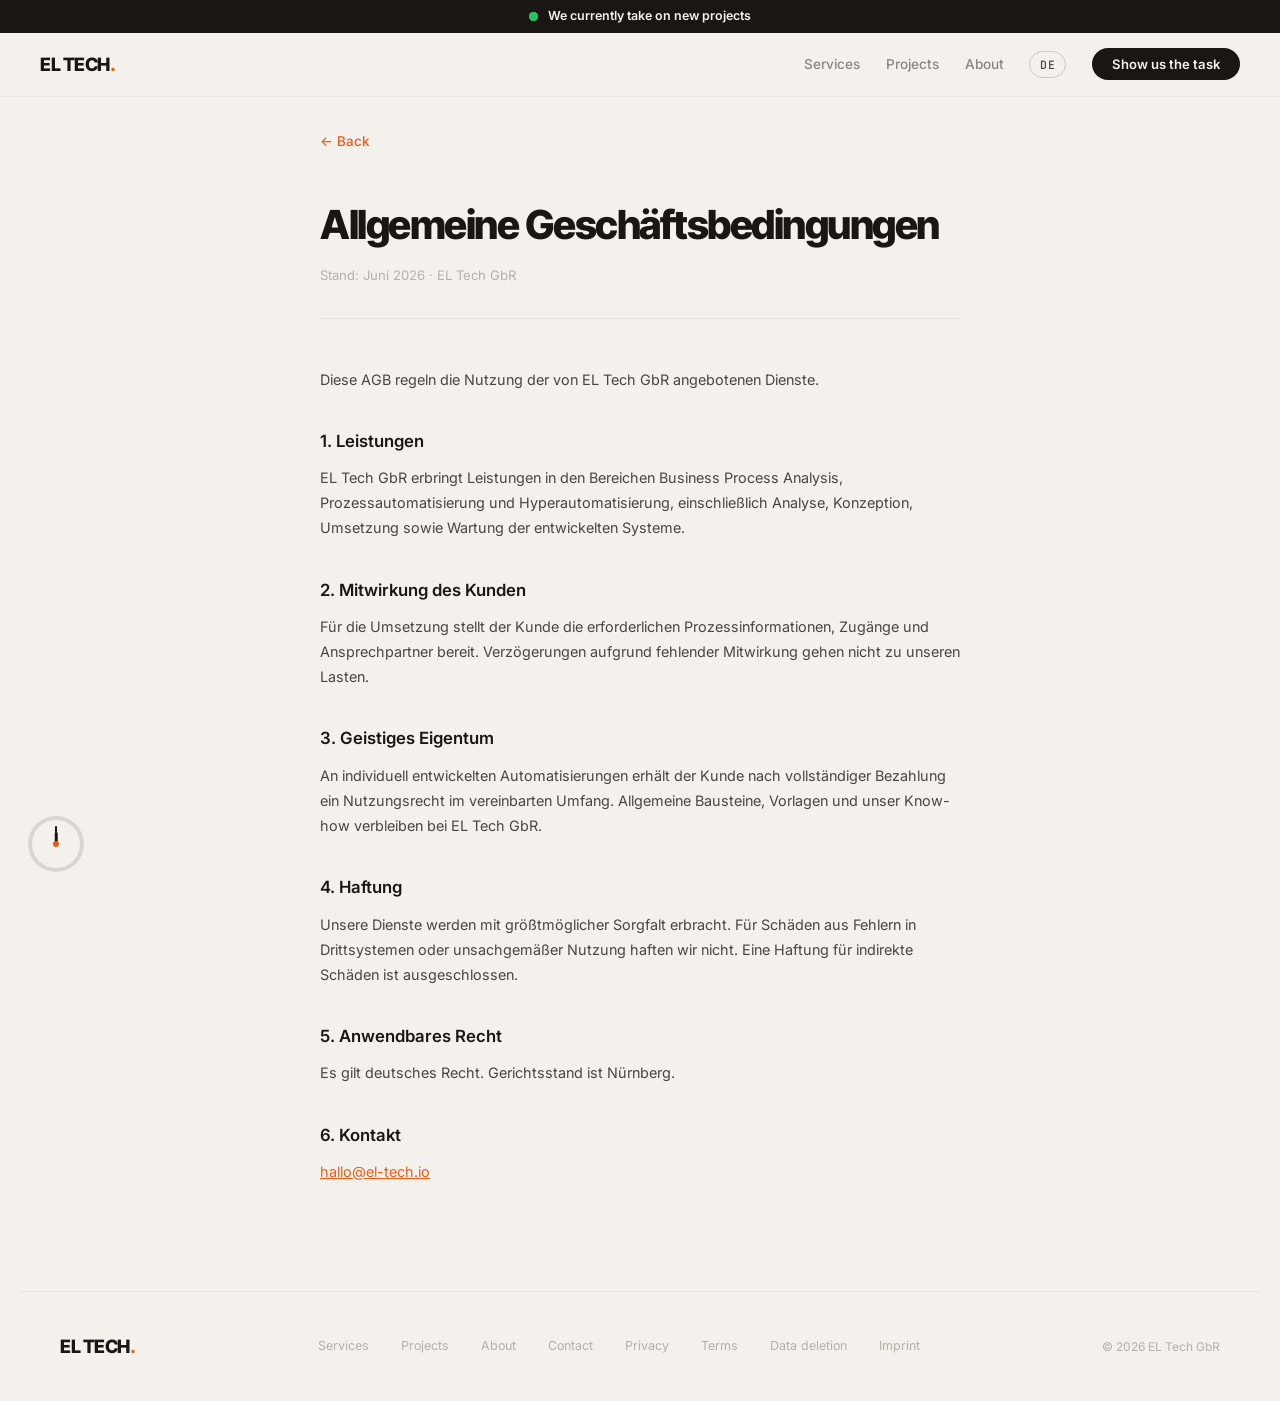
==== agb.html @ 9a101485 "Initial commit: EL Tech multipage website Co-Authored-By: Claude Opus 4.8 <noreply@anthropic.com>" ====
<!DOCTYPE html>
<html lang="de">
<head>
<meta charset="UTF-8">
<meta name="viewport" content="width=device-width, initial-scale=1.0">
<title>AGB · EL Tech</title>
<meta name="description" content="Allgemeine Geschäftsbedingungen der EL Tech GbR.">
<meta name="robots" content="index, follow, max-image-preview:large, max-snippet:-1">
<link rel="canonical" href="https://el-tech.io/agb.html">
<meta name="theme-color" content="#f4f1ec">
<link rel="icon" href="data:image/svg+xml,%3Csvg%20xmlns='http://www.w3.org/2000/svg'%20viewBox='0%200%2032%2032'%3E%3Crect%20width='32'%20height='32'%20rx='7'%20fill='%231a1614'/%3E%3Ctext%20x='13'%20y='21'%20font-family='Arial,sans-serif'%20font-size='13'%20font-weight='700'%20fill='%23f4f1ec'%20text-anchor='middle'%3EEL%3C/text%3E%3Ccircle%20cx='25'%20cy='22'%20r='2.4'%20fill='%23e85d15'/%3E%3C/svg%3E">
<meta property="og:type" content="website">
<meta property="og:site_name" content="EL Tech">
<meta property="og:locale" content="de_DE">
<meta property="og:url" content="https://el-tech.io/agb.html">
<meta property="og:title" content="AGB · EL Tech">
<meta property="og:description" content="AGB der EL Tech GbR.">
<meta property="og:image" content="https://el-tech.io/og.png">
<meta name="twitter:card" content="summary_large_image">
<meta name="twitter:title" content="AGB · EL Tech">
<meta name="twitter:description" content="AGB der EL Tech GbR.">
<meta name="twitter:image" content="https://el-tech.io/og.png">
<link rel="preconnect" href="https://fonts.googleapis.com"><link rel="preconnect" href="https://fonts.gstatic.com" crossorigin>
<link href="https://fonts.googleapis.com/css2?family=Inter:wght@400;500;600;700&family=Inter+Tight:wght@500;600;700;800;900&family=JetBrains+Mono:wght@400;500&display=swap" rel="stylesheet">
<link rel="stylesheet" href="styles.css">
</head>
<body data-title-de="AGB · EL Tech" data-title-en="Terms · EL Tech">

<div class="mini-clock" id="miniClock" aria-hidden="true"><div class="mc-ring" id="mcRing"></div><div class="mc-hand mc-hour" id="mcHour"></div><div class="mc-hand mc-min" id="mcMin"></div><div class="mc-center"></div></div>

<div class="site-header">
<div class="announce"><div class="slot" id="slotNav"><span class="slot-mark"></span><span class="slot-text"></span></div></div>
<nav id="nav">
  <a href="index.html" class="logo">EL TECH<span>.</span></a>
  <ul class="nav-links" id="navLinks">
    <li><a data-i18n="nav.services" href="leistungen.html">Leistungen</a></li>
    <li><a data-i18n="nav.work" href="projekte.html">Projekte</a></li>
    <li><a data-i18n="nav.about" href="ueber-uns.html">Über uns</a></li>
    <li><button id="langToggle" class="lang-toggle" onclick="toggleLang()" aria-label="Switch language">EN</button></li>
    <li><a data-i18n="nav.cta" href="kontakt.html" class="nav-cta">Aufgabe zeigen</a></li>
  </ul>
  <button class="hamburger" onclick="toggleMenu()" aria-label="Menü"><span></span><span></span><span></span></button>
</nav>
</div>

<div class="legal-page active">
  <a href="index.html" class="back-link" data-i18n="legal.back">← Zurück</a>
  <h1>Allgemeine Geschäftsbedingungen</h1>
  <div class="legal-meta">Stand: Juni 2026 · EL Tech GbR</div>
  <p>Diese AGB regeln die Nutzung der von EL Tech GbR angebotenen Dienste.</p>
  <h2>1. Leistungen</h2>
  <p>EL Tech GbR erbringt Leistungen in den Bereichen Business Process Analysis, Prozessautomatisierung und Hyperautomatisierung, einschließlich Analyse, Konzeption, Umsetzung sowie Wartung der entwickelten Systeme.</p>
  <h2>2. Mitwirkung des Kunden</h2>
  <p>Für die Umsetzung stellt der Kunde die erforderlichen Prozessinformationen, Zugänge und Ansprechpartner bereit. Verzögerungen aufgrund fehlender Mitwirkung gehen nicht zu unseren Lasten.</p>
  <h2>3. Geistiges Eigentum</h2>
  <p>An individuell entwickelten Automatisierungen erhält der Kunde nach vollständiger Bezahlung ein Nutzungsrecht im vereinbarten Umfang. Allgemeine Bausteine, Vorlagen und unser Know-how verbleiben bei EL Tech GbR.</p>
  <h2>4. Haftung</h2>
  <p>Unsere Dienste werden mit größtmöglicher Sorgfalt erbracht. Für Schäden aus Fehlern in Drittsystemen oder unsachgemäßer Nutzung haften wir nicht. Eine Haftung für indirekte Schäden ist ausgeschlossen.</p>
  <h2>5. Anwendbares Recht</h2>
  <p>Es gilt deutsches Recht. Gerichtsstand ist Nürnberg.</p>
  <h2>6. Kontakt</h2>
  <p><a href="mailto:hallo@el-tech.io">hallo@el-tech.io</a></p>
</div>

<footer>
  <a href="index.html" class="logo">EL TECH<span>.</span></a>
  <div class="footer-links">
    <a href="leistungen.html" data-i18n="nav.services">Leistungen</a>
    <a href="projekte.html" data-i18n="nav.work">Projekte</a>
    <a href="ueber-uns.html" data-i18n="nav.about">Über uns</a>
    <a href="kontakt.html" data-i18n="footer.contact">Kontakt</a>
    <a href="datenschutz.html" data-i18n="footer.privacy">Datenschutz</a>
    <a href="agb.html" data-i18n="footer.terms">AGB</a>
    <a href="datenloeschung.html" data-i18n="footer.deletion">Datenlöschung</a>
    <a href="impressum.html" data-i18n="footer.imprint">Impressum</a>
  </div>
  <div class="footer-copy">© 2026 EL Tech GbR</div>
</footer>
<script src="app.js"></script>
</body>
</html>
---- styles.css ----
:root {
  --bg: #f4f1ec;
  --surface: #fff;
  --ink: #1a1614;
  --ink-soft: #4a4540;
  --ink-muted: #8a8580;
  --ink-faint: #b5b0aa;
  --accent: #e85d15;
  --accent-soft: rgba(232,93,21,0.06);
  --avail: #22c55e;
  --display: 'Inter Tight', sans-serif;
  --body: 'Inter', sans-serif;
  --mono: 'JetBrains Mono', ui-monospace, monospace;
  --r: 12px;
  --rl: 20px;
}

* { margin: 0; padding: 0; box-sizing: border-box; }
html { scroll-behavior: smooth; }
body {
  font-family: var(--body);
  background: var(--bg);
  color: var(--ink);
  line-height: 1.6;
  -webkit-font-smoothing: antialiased;
  overflow-x: hidden;
}
::selection { background: var(--accent); color: #fff; }
:focus-visible { outline: 2px solid var(--accent); outline-offset: 3px; border-radius: 6px; }
.inp:focus-visible, .cform textarea:focus-visible, .task-input:focus-visible { outline: none; }

/* ─── MINI CLOCK (whole-page time indicator) ─── */
.mini-clock { position: fixed; left: 28px; bottom: 28px; width: 56px; height: 56px; z-index: 60; border-radius: 50%; }
.mc-ring { position: absolute; inset: 0; border-radius: 50%; background: conic-gradient(var(--accent) calc(var(--p,0) * 1%), rgba(26,22,20,0.12) 0); transition: background 0.1s linear; }
.mc-ring::after { content: ''; position: absolute; inset: 4px; border-radius: 50%; background: var(--bg); transition: background 0.4s; }
.mini-clock.on-dark .mc-ring { background: conic-gradient(var(--accent) calc(var(--p,0) * 1%), rgba(244,241,236,0.18) 0); }
.mini-clock.on-dark .mc-ring::after { background: var(--ink); }
.mc-hand { position: absolute; left: 50%; bottom: 50%; transform-origin: 50% 100%; background: var(--ink); border-radius: 3px; z-index: 1; transition: background 0.4s; }
.mc-min { width: 2px; height: 33%; }
.mc-hour { width: 2.5px; height: 21%; }
.mini-clock.on-dark .mc-hand { background: var(--bg); }
.mc-center { position: absolute; left: 50%; top: 50%; width: 6px; height: 6px; margin: -3px 0 0 -3px; border-radius: 50%; background: var(--accent); z-index: 2; }
@media (max-width: 640px) { .mini-clock { display: none; } }

/* ─── HEADER ─── */
.site-header { position: fixed; top: 0; left: 0; right: 0; z-index: 100; }
.announce { background: var(--ink); color: var(--bg); display: flex; align-items: center; justify-content: center; padding: 0.4rem 1.5rem; text-align: center; }
.announce .slot-text { color: var(--bg); font-size: 0.78rem; font-weight: 600; }
.announce .slot.closed .slot-text { color: rgba(244,241,236,0.6); }
.announce .slot.closed .slot-mark { background: rgba(244,241,236,0.45); }
nav {
  position: relative; z-index: 1; display: flex; justify-content: space-between; align-items: center;
  padding: 1.05rem 2.5rem; background: rgba(244,241,236,0.96);
  border-bottom: 1px solid rgba(26,22,20,0.05); transition: background 0.4s, border-color 0.4s, color 0.4s;
}
nav.inv { background: rgba(26,22,20,0.7); border-bottom-color: rgba(244,241,236,0.08); }
nav.inv .logo, nav.inv .nav-links a { color: var(--bg); }
nav.inv .lang-toggle { border-color: rgba(244,241,236,0.25); color: var(--bg); }
.logo { font-family: var(--display); font-size: 1.15rem; font-weight: 800; color: var(--ink); text-decoration: none; letter-spacing: -0.5px; }
.logo span { color: var(--accent); }
.nav-links { display: flex; align-items: center; gap: 1.6rem; list-style: none; }
.nav-links a { color: var(--ink-muted); text-decoration: none; font-size: 0.85rem; font-weight: 500; transition: color 0.2s; }
.nav-links a:hover { color: var(--accent); }
.lang-toggle { background: transparent; border: 1px solid rgba(26,22,20,0.18); color: var(--ink-soft); font-family: var(--mono); font-size: 0.72rem; font-weight: 500; letter-spacing: 1px; padding: 0.32rem 0.6rem; border-radius: 100px; cursor: pointer; transition: border-color 0.2s, color 0.2s; }
.lang-toggle:hover { border-color: var(--accent); color: var(--accent); }
.nav-cta { background: var(--ink) !important; color: var(--bg) !important; padding: 0.5rem 1.25rem !important; border-radius: 100px !important; font-weight: 600 !important; font-size: 0.82rem !important; transition: background 0.25s, color 0.25s !important; }
nav.inv .nav-cta { background: var(--accent) !important; color: #fff !important; }
.nav-cta:hover { background: var(--accent) !important; color: #fff !important; }
.hamburger { display: none; flex-direction: column; gap: 5px; cursor: pointer; background: none; border: none; padding: 4px; }
.hamburger span { width: 22px; height: 2px; background: var(--ink); border-radius: 2px; transition: 0.3s; }
nav.inv .hamburger span { background: var(--bg); }

/* ─── SLOT ─── */
.slot { display: inline-flex; align-items: center; gap: 0.6rem; }
.slot-mark { position: relative; width: 9px; height: 9px; flex-shrink: 0; border-radius: 50%; background: var(--avail); }
.slot-mark::after { content: ''; position: absolute; inset: 0; border-radius: 50%; background: var(--avail); animation: ping 2.4s cubic-bezier(0,0,0.2,1) infinite; }
.slot-text { font-size: 0.84rem; font-weight: 600; color: var(--ink); }
.slot.closed .slot-mark { background: var(--ink-faint); }
.slot.closed .slot-mark::after { display: none; }
.slot.closed .slot-text { color: var(--ink-muted); font-weight: 500; }
@keyframes ping { 70%, 100% { transform: scale(2.6); opacity: 0; } }

.u-accent { color: var(--accent); }

/* label */
.label { font-family: var(--mono); font-size: 0.72rem; font-weight: 500; letter-spacing: 3px; text-transform: uppercase; color: var(--accent); }

/* ─── BUTTONS ─── */
.btn { display: inline-flex; align-items: center; gap: 0.6rem; padding: 1rem 2.1rem; border-radius: 100px; font-family: var(--body); font-size: 0.92rem; font-weight: 600; text-decoration: none; cursor: pointer; border: none; position: relative; overflow: hidden; transition: color 0.3s; }
.btn::before { content: ''; position: absolute; inset: 0; transform: translateX(-101%); transition: transform 0.4s cubic-bezier(0.4,0,0.2,1); border-radius: 100px; }
.btn:hover::before { transform: translateX(0); }
.btn > * { position: relative; z-index: 1; }
.btn-dark { background: var(--ink); color: var(--bg); }
.btn-dark::before { background: var(--accent); }
.btn-dark:hover { color: #fff; }

/* ─── HERO ─── */
.hero { position: relative; min-height: 100svh; display: flex; flex-direction: column; justify-content: center; padding: 8rem 2.5rem 5rem; max-width: 1240px; margin: 0 auto; width: 100%; overflow: hidden; }
.hero-content { position: relative; z-index: 1; max-width: 1100px; will-change: transform; }
.hero-h1 { font-family: var(--display); font-size: clamp(4.2rem, 13vw, 11.5rem); font-weight: 800; line-height: 0.86; letter-spacing: -5px; color: var(--ink); margin-bottom: 2rem; opacity: 0; animation: fadeUp 0.9s ease forwards 0.15s; }
.hero-h1 .ln { display: block; }
.hero-h1 .ln2 { display: inline-block; position: relative; }
.o-wrap { position: relative; display: inline-block; }
.o-letter { display: inline-block; vertical-align: baseline; opacity: 0; }
.clock-o { position: absolute; left: 0; top: 0; border: 2px solid var(--accent); border-radius: 50%; box-sizing: border-box; pointer-events: none; z-index: 4; opacity: 0; }
.clock-o.live { opacity: 1; animation: clockIn 0.9s ease forwards 0.15s; }
@keyframes clockIn { from { opacity: 0; } to { opacity: 1; } }
.clock-o.dot { background: var(--accent); }
.clock-o.dot i { opacity: 0; }
.clock-o i { position: absolute; background: var(--accent); display: block; }
.clock-o .oc-min { left: 50%; bottom: 50%; width: 1.6px; height: 33%; transform-origin: 50% 100%; transform: translateX(-50%) rotate(56deg); border-radius: 2px; }
.clock-o .oc-hour { left: 50%; bottom: 50%; width: 2px; height: 23%; transform-origin: 50% 100%; transform: translateX(-50%) rotate(-44deg); border-radius: 2px; }
.clock-o .oc-dot { left: 50%; top: 50%; width: 16%; height: 16%; transform: translate(-50%, -50%); border-radius: 50%; }
.hero-h1 .ul { position: absolute; left: 0; bottom: -0.08em; height: 0.06em; width: 100%; background: var(--accent); transform: scaleX(0); transform-origin: left; border-radius: 4px; }
.hero-h1 .ul.drawn { transform: scaleX(1); transition: transform 0.9s cubic-bezier(.3,0,.2,1); }
.hero-sub { font-size: clamp(1.1rem, 1.9vw, 1.45rem); color: var(--ink-soft); font-weight: 400; letter-spacing: -0.3px; margin-bottom: 2.8rem; max-width: 34ch; opacity: 0; animation: fadeUp 0.9s ease forwards 0.95s; }
.hero-cta-wrap { display: inline-block; opacity: 0; animation: fadeUp 0.9s ease forwards 1.1s; }
.hero-cta-wrap .btn { transition: color 0.3s; will-change: transform; }

/* ─── TASK / SYSTEM FLOW ─── */
.task-screen { position: relative; min-height: 100svh; display: flex; flex-direction: column; justify-content: center; align-items: center; text-align: center; padding: 8rem 2rem; max-width: 1100px; margin: 0 auto; }
.task-lead { display: inline-block; position: relative; z-index: 1; margin-bottom: 1.4rem; font-family: var(--body); font-size: clamp(1.05rem, 2.4vw, 1.5rem); font-weight: 500; color: var(--ink-muted); letter-spacing: -0.2px; }
.task-q { position: relative; z-index: 1; font-family: var(--display); font-size: clamp(2rem, 5vw, 3.7rem); font-weight: 800; line-height: 1.04; letter-spacing: -1.5px; color: var(--ink); max-width: 18ch; margin-bottom: 3rem; }
.flow { position: relative; z-index: 1; width: 100%; max-width: 760px; }
.task-field { position: relative; display: flex; align-items: center; gap: 0.5rem; border-bottom: 2px solid rgba(26,22,20,0.15); padding-bottom: 1rem; min-height: 64px; transition: border-color 0.3s; max-width: 640px; margin: 0 auto; }
.task-field:focus-within { border-bottom-color: var(--accent); }
.task-input { flex: 1; background: transparent; border: none; outline: none; font-family: var(--display); font-size: clamp(1.3rem, 3.5vw, 2rem); font-weight: 600; color: var(--ink); text-align: center; letter-spacing: -0.5px; width: 100%; }
.task-input::placeholder { color: var(--ink-faint); font-weight: 500; }
.task-go { flex-shrink: 0; width: 46px; height: 46px; border-radius: 50%; border: none; background: var(--ink); color: var(--bg); cursor: pointer; display: flex; align-items: center; justify-content: center; transition: background 0.25s, transform 0.25s; }
.task-go:hover { background: var(--accent); transform: scale(1.08); }
.task-hint { font-family: var(--mono); font-size: 0.72rem; letter-spacing: 1px; color: var(--ink-faint); margin-top: 1.4rem; text-transform: uppercase; }
.flow.done .task-field, .flow.done .task-hint { display: none; }
.task-ack { display: none; font-family: var(--display); font-weight: 600; font-size: clamp(1.1rem, 2.4vw, 1.6rem); color: var(--ink); letter-spacing: -0.4px; line-height: 1.25; max-width: 22ch; margin: 0 auto; }
.flow.done .task-ack { display: block; animation: fadeUp 0.5s ease forwards; }
.solution { position: relative; min-height: 92svh; display: flex; flex-direction: column; justify-content: center; align-items: center; text-align: center; padding: 8rem 2rem; max-width: 1100px; margin: 0 auto; }
.solution-lead { font-family: var(--display); font-size: clamp(2rem, 5vw, 3.4rem); font-weight: 800; letter-spacing: -1.5px; line-height: 1.05; color: var(--ink); max-width: 16ch; margin-bottom: 3.2rem; }
.pipe { display: block; width: 100%; }
.pipe-caption { margin-bottom: 1rem; display: inline-block; }
.pipe-rail { position: relative; max-width: 660px; margin: 0 auto; padding-top: 64px; }
.pipe-chip { position: absolute; top: 0; left: 12.5%; transform: translateX(-50%); display: inline-flex; align-items: center; gap: 0.45rem; white-space: nowrap; background: var(--accent); color: #fff; font-family: var(--display); font-weight: 600; font-size: clamp(0.95rem, 2.2vw, 1.25rem); padding: 0.45rem 1rem; border-radius: 100px; letter-spacing: -0.3px; box-shadow: 0 12px 26px -10px rgba(232,93,21,0.55); transition: left 0.6s cubic-bezier(0.45,0,0.15,1); }
.pipe-line2 { position: relative; height: 12px; margin-bottom: 14px; }
.pipe-base { position: absolute; top: 50%; left: 12.5%; right: 12.5%; height: 2px; transform: translateY(-50%); background: rgba(26,22,20,0.12); }
.pipe-prog { position: absolute; top: 50%; left: 12.5%; width: 0; height: 2px; transform: translateY(-50%); background: var(--accent); transition: width 0.6s cubic-bezier(0.45,0,0.15,1); }
.dot { position: absolute; top: 50%; width: 11px; height: 11px; border-radius: 50%; background: rgba(26,22,20,0.16); transform: translate(-50%, -50%); transition: background 0.4s, box-shadow 0.4s; }
.dot.on { background: var(--accent); box-shadow: 0 0 0 5px rgba(232,93,21,0.13); }
.pipe-labels { display: grid; grid-template-columns: repeat(4, 1fr); }
.pipe-labels span { font-family: var(--display); font-weight: 600; font-size: clamp(0.78rem, 1.6vw, 0.95rem); color: var(--ink-faint); text-align: center; letter-spacing: -0.2px; transition: color 0.4s; }
.pipe-labels span.on { color: var(--ink); }
.pipe-result { margin-top: 2.8rem; font-family: var(--display); font-weight: 600; font-size: clamp(1.15rem, 2.6vw, 1.7rem); color: var(--ink); letter-spacing: -0.4px; opacity: 0; transform: translateY(12px); transition: opacity 0.6s ease, transform 0.6s ease; }
.pipe-result.show { opacity: 1; transform: translateY(0); }
.pipe-result b { color: var(--accent); font-weight: 600; }

/* ─── SCENE: clock that runs when it enters view (no scroll-lock) ─── */
.scene { position: relative; min-height: 100svh; background: var(--ink); overflow: hidden; }
.scene-stage { position: relative; min-height: 100svh; overflow: hidden; display: flex; align-items: center; justify-content: center; color: var(--bg); }
.scene-label { position: absolute; top: 14%; left: 0; right: 0; text-align: center; color: var(--accent); }
.scene-task { position: absolute; top: calc(14% + 2.2rem); left: 0; right: 0; text-align: center; font-family: var(--mono); font-size: 0.8rem; letter-spacing: 0.5px; color: rgba(244,241,236,0.55); }
.scene-task b { color: var(--accent); font-weight: 500; }
.clock { position: relative; width: clamp(210px, 38vw, 430px); aspect-ratio: 1; }
.clock-face { position: absolute; inset: 0; border-radius: 50%; border: 2px solid rgba(244,241,236,0.16); transition: border-color 0.6s ease, box-shadow 0.6s ease; }
.clock.resolved .clock-face { border-color: var(--accent); box-shadow: 0 0 60px -10px rgba(232,93,21,0.6); }
.tick { position: absolute; left: 50%; top: 0; width: 2px; height: 10px; background: rgba(244,241,236,0.22); transform-origin: 50% calc(clamp(105px,19vw,215px)); margin-left: -1px; }
.hand { position: absolute; left: 50%; bottom: 50%; transform-origin: 50% 100%; background: var(--bg); border-radius: 6px; transition: background 0.6s ease; }
.hand.h-min { width: 3px; height: 40%; }
.hand.h-hour { width: 4px; height: 26%; }
.clock.resolved .hand { background: var(--accent); }
.clock-center { position: absolute; left: 50%; top: 50%; width: 14px; height: 14px; margin: -7px 0 0 -7px; border-radius: 50%; background: var(--bg); z-index: 2; transition: background 0.6s ease; }
.clock.resolved .clock-center { background: var(--accent); }
.scene-beats { position: absolute; bottom: 13%; left: 0; right: 0; text-align: center; padding: 0 1.5rem; height: 4.5em; }
.beat { position: absolute; left: 0; right: 0; margin: 0 auto; font-family: var(--display); font-weight: 700; font-size: clamp(1.5rem, 4vw, 3rem); letter-spacing: -1px; line-height: 1.1; max-width: 20ch; color: var(--bg); opacity: 0; transform: translateY(14px); transition: opacity 0.5s ease, transform 0.5s ease; }
.beat.on { opacity: 1; transform: translateY(0); }
.beat b { color: var(--accent); font-weight: 700; }

/* ─── PROOF (dark contrast switch — the POC stands out) ─── */
.proof { position: relative; min-height: 92svh; display: flex; align-items: center; padding: 9rem 2.5rem; background: var(--ink); color: var(--bg); }
.proof-inner { max-width: 860px; margin: 0 auto; width: 100%; }
.proof-lead { font-family: var(--display); font-size: clamp(1.9rem, 4.2vw, 3.1rem); font-weight: 800; letter-spacing: -1.6px; line-height: 1.08; color: var(--bg); max-width: 18ch; margin-bottom: clamp(2.6rem, 5vw, 4rem); }
.proof-lead em { font-style: normal; color: var(--accent); }
.cases { display: flex; flex-direction: column; gap: clamp(1.3rem, 2.4vw, 1.9rem); }
.case { font-family: var(--body); font-size: clamp(1.05rem, 1.6vw, 1.3rem); font-weight: 400; line-height: 1.5; color: rgba(244,241,236,0.62); max-width: 46ch; }
.case b { font-family: var(--display); font-weight: 800; color: var(--accent); font-variant-numeric: tabular-nums; }
.proof-close { margin-top: clamp(2.6rem, 5vw, 4rem); font-family: var(--display); font-size: clamp(1.4rem, 2.8vw, 2.2rem); font-weight: 600; letter-spacing: -1px; line-height: 1.15; color: var(--bg); }
.proof-close em { font-style: normal; color: var(--accent); position: relative; }
.proof-close em::after { content: ''; position: absolute; left: 0; bottom: -0.16em; height: 0.06em; width: 100%; background: var(--accent); border-radius: 4px; transform: scaleX(0); transform-origin: left; animation: ulLoop 3.4s cubic-bezier(.5,0,.2,1) infinite; }
@keyframes ulLoop { 0% { transform: scaleX(0); transform-origin: left; } 36% { transform: scaleX(1); transform-origin: left; } 60% { transform: scaleX(1); transform-origin: right; } 100% { transform: scaleX(0); transform-origin: right; } }

/* ─── CONTACT ─── */
.contact-wrap { padding: 4rem 2.5rem 7rem; max-width: 1240px; margin: 0 auto; scroll-margin-top: 90px; }
.contact-card { border-top: 1px solid rgba(26,22,20,0.1); padding: 4rem 0 0; display: grid; grid-template-columns: 1fr 1fr; gap: 6rem; }
.contact-kicker { display: inline-block; font-family: var(--body); font-size: 0.92rem; font-weight: 500; color: var(--ink-muted); letter-spacing: -0.1px; margin-bottom: 0.9rem; }
.contact-left h2 { font-family: var(--display); font-size: clamp(2.2rem, 4vw, 3.2rem); font-weight: 800; color: var(--ink); letter-spacing: -1.5px; line-height: 1.02; margin-bottom: 1.5rem; max-width: 12ch; }
.contact-left .slot { margin-bottom: 1.3rem; }
.contact-left p { font-size: 0.95rem; color: var(--ink-soft); line-height: 1.65; margin-bottom: 1.5rem; max-width: 40ch; }
.email-link { display: inline-flex; align-items: center; gap: 0.5rem; font-size: 0.95rem; font-weight: 600; color: var(--accent); text-decoration: none; transition: opacity 0.2s; }
.email-link:hover { opacity: 0.7; }
.cform { display: flex; flex-direction: column; }
.cform .field { display: flex; flex-direction: column; }
.cform .field + .field { margin-top: 0.6rem; }
.field-label { font-family: var(--display); font-size: 0.7rem; font-weight: 600; letter-spacing: 1px; text-transform: uppercase; color: var(--ink-muted); }
.inp, .cform textarea { background: transparent; border: none; border-bottom: 1.5px solid rgba(26,22,20,0.12); padding: 0.75rem 0 1rem; color: var(--ink); font-family: var(--body); font-size: 0.95rem; outline: none; transition: border-color 0.25s; width: 100%; }
.cform textarea { resize: none; min-height: 100px; }
.inp:focus, .cform textarea:focus { border-bottom-color: var(--accent); }
.inp::placeholder, .cform textarea::placeholder { color: var(--ink-faint); }
.cform .btn { margin-top: 2.2rem; align-self: flex-start; }
.form-status { font-size: 0.85rem; color: var(--accent); display: none; margin-top: 1rem; }

/* ─── FOUNDERS ─── */
.founders { padding: 7rem 2.5rem; max-width: 1080px; margin: 0 auto; scroll-margin-top: 90px; }
.founders-kicker { display: inline-block; font-family: var(--body); font-size: 0.92rem; font-weight: 500; color: var(--ink-muted); margin-bottom: 0.9rem; }
.founders-lead { font-family: var(--display); font-size: clamp(1.9rem, 4vw, 3rem); font-weight: 800; letter-spacing: -1.5px; line-height: 1.05; color: var(--ink); max-width: 20ch; margin-bottom: 2rem; }
.founders-lead em { font-style: normal; color: var(--accent); }
.founders-story { max-width: 60ch; margin-bottom: clamp(3rem, 6vw, 4.5rem); }
.founders-story p { font-size: 1.02rem; color: var(--ink-soft); line-height: 1.75; margin-bottom: 1.1rem; }
.founders-story b { color: var(--ink); font-weight: 700; }
.founders-grid { display: grid; grid-template-columns: 1fr 1fr; gap: 2.5rem; }
.founder-card { background: var(--surface); border: 1px solid rgba(26,22,20,0.07); border-radius: var(--rl); padding: 1.1rem 1.1rem 1.6rem; transition: transform 0.3s ease, box-shadow 0.3s ease; }
.founder-card:hover { transform: translateY(-4px); box-shadow: 0 18px 40px -22px rgba(26,22,20,0.35); }
.founder-photo { position: relative; aspect-ratio: 4 / 5; border-radius: var(--r); overflow: hidden; background: var(--accent); margin-bottom: 1.3rem; }
.founder-photo img { width: 100%; height: 100%; object-fit: cover; filter: grayscale(1) contrast(1.02); transition: filter 0.45s ease, transform 0.6s ease; }
.founder-card:hover .founder-photo img { filter: grayscale(0); transform: scale(1.03); }
.founder-card h3 { font-family: var(--display); font-size: 1.35rem; font-weight: 700; color: var(--ink); letter-spacing: -0.5px; padding: 0 0.3rem; }
.founder-role { font-size: 0.9rem; font-weight: 600; color: var(--accent); margin: 0.2rem 0 0.8rem; padding: 0 0.3rem; }
.founder-bio { font-size: 0.92rem; color: var(--ink-soft); line-height: 1.6; padding: 0 0.3rem; margin-bottom: 1rem; }
.founder-link { display: inline-flex; align-items: center; gap: 0.35rem; font-size: 0.85rem; font-weight: 600; color: var(--ink-muted); text-decoration: none; padding: 0 0.3rem; transition: color 0.2s; }
.founder-link:hover { color: var(--accent); }

/* ─── FOOTER ─── */
footer { border-top: 1px solid rgba(26,22,20,0.06); padding: 2.5rem; max-width: 1240px; margin: 0 auto; display: flex; justify-content: space-between; align-items: center; gap: 2rem; flex-wrap: wrap; }
.footer-links { display: flex; gap: 2rem; flex-wrap: wrap; }
.footer-links a { color: var(--ink-faint); text-decoration: none; font-size: 0.78rem; transition: color 0.2s; }
.footer-links a:hover { color: var(--ink); }
.footer-copy { font-size: 0.75rem; color: var(--ink-faint); }

/* ─── LEGAL ─── */
.legal-page { display: none; padding: 8rem 2.5rem 6rem; max-width: 720px; margin: 0 auto; }
.legal-page.active { display: block; }
.back-link { display: inline-flex; align-items: center; gap: 0.4rem; color: var(--ink-muted); text-decoration: none; font-size: 0.84rem; font-weight: 500; margin-bottom: 2.5rem; transition: color 0.2s; }
.back-link:hover { color: var(--ink); }
.legal-page h1 { font-family: var(--display); font-size: 2.5rem; font-weight: 800; color: var(--ink); letter-spacing: -1.5px; margin-bottom: 0.5rem; }
.legal-meta { font-size: 0.82rem; color: var(--ink-faint); margin-bottom: 3rem; padding-bottom: 2rem; border-bottom: 1px solid rgba(26,22,20,0.08); }
.legal-page h2 { font-size: 1.05rem; font-weight: 600; color: var(--ink); margin-top: 2.25rem; margin-bottom: 0.65rem; }
.legal-page p, .legal-page li { font-size: 0.9rem; color: var(--ink-soft); margin-bottom: 0.65rem; line-height: 1.75; }
.legal-page ul { list-style: none; padding-left: 0; }
.legal-page li::before { content: ''; display: inline-block; width: 5px; height: 5px; border-radius: 50%; background: var(--ink-faint); margin-right: 0.75rem; margin-bottom: 1px; vertical-align: middle; }
.legal-page a { color: var(--accent); }

/* ─── REVEAL ─── */
.reveal { opacity: 0; transform: translateY(28px); transition: opacity 0.8s ease, transform 0.8s ease; }
.reveal.in { opacity: 1; transform: translateY(0); }
@keyframes fadeUp { from { opacity: 0; transform: translateY(22px); } to { opacity: 1; transform: translateY(0); } }

@media (prefers-reduced-motion: reduce) {
  *, *::after, *::before { animation-duration: 0.001ms !important; animation-iteration-count: 1 !important; }
  .reveal { transition: opacity 0.4s ease; transform: none; }
  .proof-close em::after { transform: scaleX(1) !important; }
  html { scroll-behavior: auto; }
}

/* ─── RESPONSIVE ─── */
@media (max-width: 900px) {
  .proof-grid { grid-template-columns: 1fr; gap: 2.5rem; }
  .contact-card { grid-template-columns: 1fr; gap: 3rem; }
  .founders-grid { grid-template-columns: 1fr; gap: 1.75rem; }
}
@media (max-width: 640px) {
  nav { padding: 1rem 1.5rem; }
  .nav-links { display: none; }
  .hamburger { display: flex; }
  .nav-links.open { display: flex; flex-direction: column; align-items: flex-start; position: absolute; top: 100%; left: 0; right: 0; background: rgba(244,241,236,0.99); padding: 1.5rem; border-bottom: 1px solid rgba(26,22,20,0.06); gap: 1.1rem; }
  .hero { padding: 7rem 1.5rem 5rem; }
  .hero h1 { letter-spacing: -2px; }
  .scroll-cue { left: 1.5rem; } .hero-clock { right: 1.5rem; }
  .task-screen, .proof { padding: 6rem 1.5rem; }
  .pipe-track { grid-template-columns: 1fr 1fr; gap: 2rem 0; }
  .pipe-line { display: none; }
  .scene { height: 200vh; }
  .contact-wrap { padding: 3rem 1.5rem 5rem; }
  .contact-card { padding: 3rem 0 0; gap: 2.5rem; }
  footer { flex-direction: column; align-items: flex-start; }
}


/* ─── SUBPAGES ─── */
.page-hero { max-width: 1080px; margin: 0 auto; padding: 9rem 2.5rem 2rem; }
.page-hero .kicker { display: inline-block; font-family: var(--body); font-size: 0.92rem; font-weight: 500; color: var(--ink-muted); margin-bottom: 0.9rem; }
.page-hero h1 { font-family: var(--display); font-size: clamp(2.4rem, 5vw, 4rem); font-weight: 800; letter-spacing: -2px; line-height: 1.02; color: var(--ink); max-width: 16ch; }
.page-hero .lead { font-size: 1.1rem; color: var(--ink-soft); line-height: 1.7; max-width: 52ch; margin-top: 1.4rem; }
.page-hero em { font-style: normal; color: var(--accent); }

.services { max-width: 1080px; margin: 0 auto; padding: 3rem 2.5rem 5rem; }
.services-grid { display: grid; grid-template-columns: 1fr 1fr; gap: 1.5rem; }
.service-card { background: var(--surface); border: 1px solid rgba(26,22,20,0.07); border-radius: var(--rl); padding: 2rem; transition: transform 0.3s ease, box-shadow 0.3s ease; }
.service-card:hover { transform: translateY(-4px); box-shadow: 0 18px 40px -22px rgba(26,22,20,0.35); }
.service-card .num { font-family: var(--mono); font-size: 0.8rem; color: var(--accent); font-weight: 500; }
.service-card h3 { font-family: var(--display); font-size: 1.35rem; font-weight: 700; color: var(--ink); letter-spacing: -0.5px; margin: 0.6rem 0 0.7rem; }
.service-card p { font-size: 0.95rem; color: var(--ink-soft); line-height: 1.65; }

.cta-band { max-width: 1080px; margin: 0 auto; padding: 5rem 2.5rem 7rem; text-align: center; }
.cta-band h2 { font-family: var(--display); font-size: clamp(1.8rem, 4vw, 2.8rem); font-weight: 800; letter-spacing: -1.4px; color: var(--ink); max-width: 20ch; margin: 0 auto 1rem; line-height: 1.05; }
.cta-band em { font-style: normal; color: var(--accent); }
.cta-band p { font-size: 1rem; color: var(--ink-soft); max-width: 46ch; margin: 0 auto 2rem; line-height: 1.6; }

.cases-page { max-width: 1080px; margin: 0 auto; padding: 3rem 2.5rem 4rem; }
.cases-list { display: grid; gap: 1.5rem; }
.case-card { background: var(--surface); border: 1px solid rgba(26,22,20,0.07); border-radius: var(--rl); padding: 2rem 2.25rem; display: flex; align-items: baseline; gap: 1.75rem; }
.case-card .big { font-family: var(--display); font-size: clamp(1.6rem, 3vw, 2.3rem); font-weight: 800; color: var(--accent); letter-spacing: -1px; white-space: nowrap; }
.case-card p { font-size: 1.02rem; color: var(--ink); line-height: 1.55; }
.cases-close { text-align: center; font-family: var(--display); font-size: clamp(1.3rem, 2.6vw, 1.9rem); font-weight: 600; letter-spacing: -0.6px; color: var(--ink); margin-top: 2.75rem; }
.cases-close em { font-style: normal; color: var(--accent); }

@media (max-width: 900px) {
  .services-grid { grid-template-columns: 1fr; }
  .case-card { flex-direction: column; gap: 0.6rem; }
}
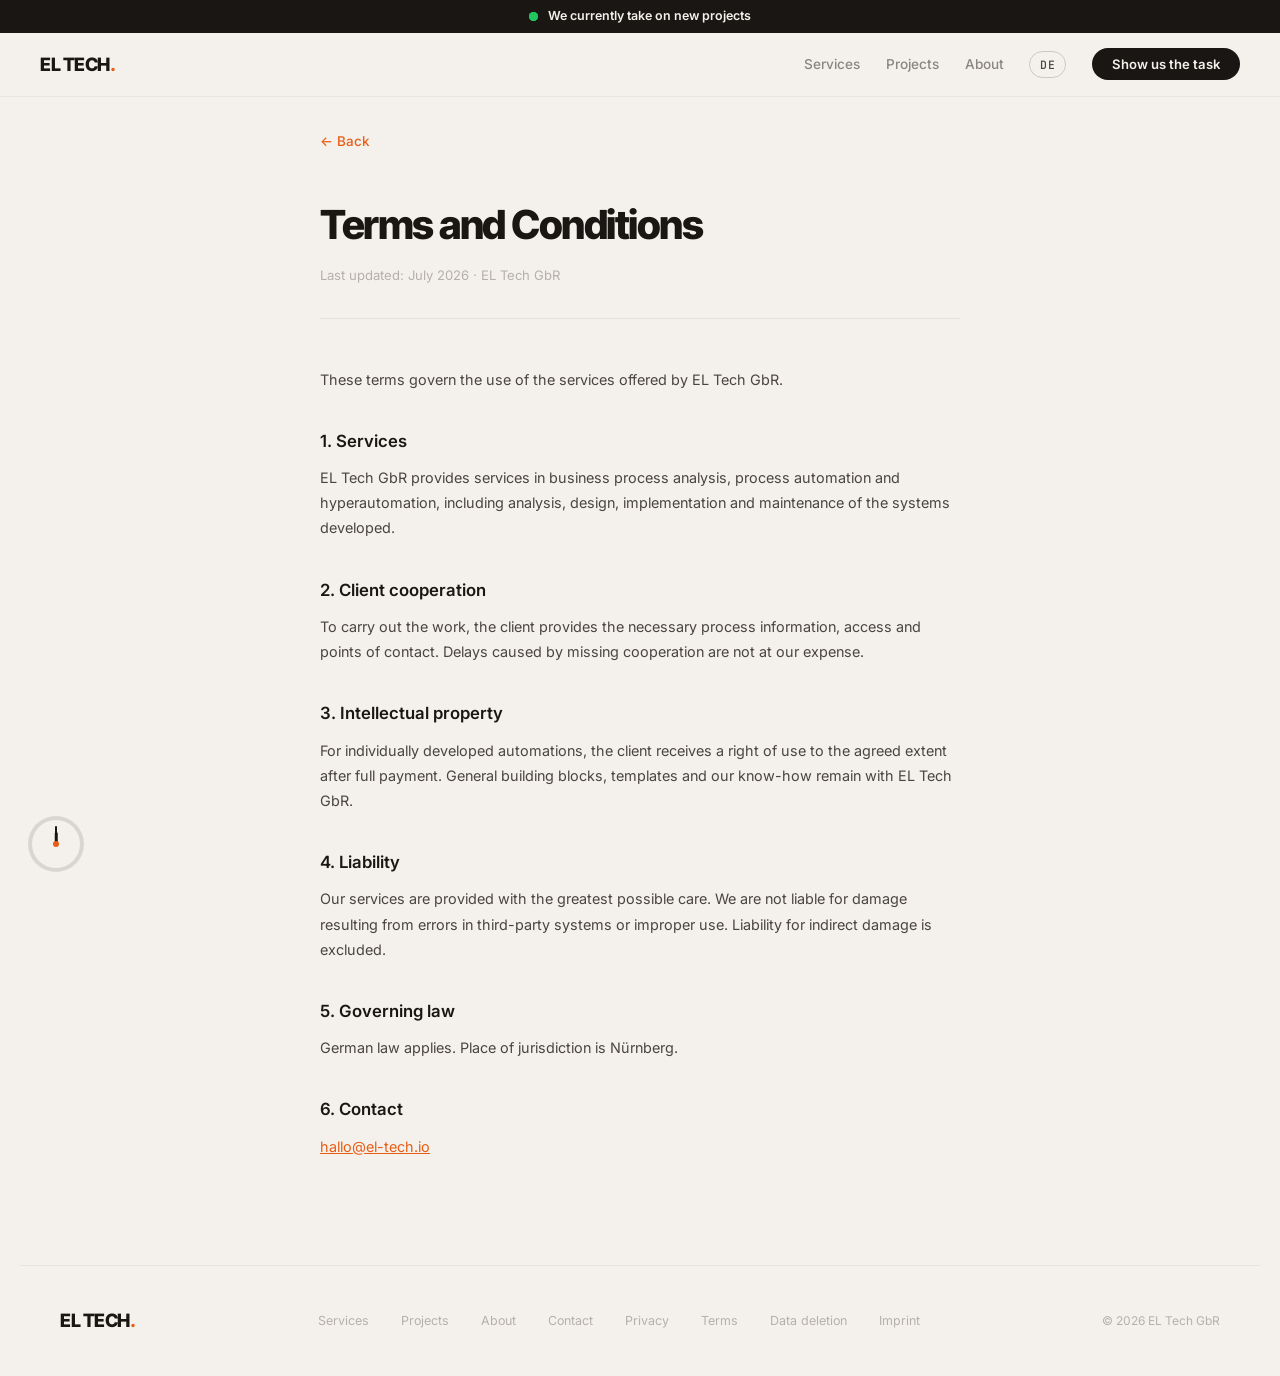
==== commit 858b90aa: "Docker/nginx deploy, security headers, clean home URL, bilingual legal pages - Docker + nginx setup " ====
--- a/agb.html
+++ b/agb.html
@@ -31,7 +31,7 @@
 <div class="site-header">
 <div class="announce"><div class="slot" id="slotNav"><span class="slot-mark"></span><span class="slot-text"></span></div></div>
 <nav id="nav">
-  <a href="index.html" class="logo">EL TECH<span>.</span></a>
+  <a href="/" class="logo">EL TECH<span>.</span></a>
   <ul class="nav-links" id="navLinks">
     <li><a data-i18n="nav.services" href="leistungen.html">Leistungen</a></li>
     <li><a data-i18n="nav.work" href="projekte.html">Projekte</a></li>
@@ -44,9 +44,10 @@
 </div>
 
 <div class="legal-page active">
-  <a href="index.html" class="back-link" data-i18n="legal.back">← Zurück</a>
-  <h1>Allgemeine Geschäftsbedingungen</h1>
-  <div class="legal-meta">Stand: Juni 2026 · EL Tech GbR</div>
+  <a href="/" class="back-link" data-i18n="legal.back">← Zurück</a>
+  <div data-lang="de">
+    <h1>Allgemeine Geschäftsbedingungen</h1>
+    <div class="legal-meta">Stand: Juli 2026 · EL Tech GbR</div>
   <p>Diese AGB regeln die Nutzung der von EL Tech GbR angebotenen Dienste.</p>
   <h2>1. Leistungen</h2>
   <p>EL Tech GbR erbringt Leistungen in den Bereichen Business Process Analysis, Prozessautomatisierung und Hyperautomatisierung, einschließlich Analyse, Konzeption, Umsetzung sowie Wartung der entwickelten Systeme.</p>
@@ -60,10 +61,28 @@
   <p>Es gilt deutsches Recht. Gerichtsstand ist Nürnberg.</p>
   <h2>6. Kontakt</h2>
   <p><a href="mailto:hallo@el-tech.io">hallo@el-tech.io</a></p>
+  </div>
+  <div data-lang="en">
+    <h1>Terms and Conditions</h1>
+    <div class="legal-meta">Last updated: July 2026 · EL Tech GbR</div>
+  <p>These terms govern the use of the services offered by EL Tech GbR.</p>
+  <h2>1. Services</h2>
+  <p>EL Tech GbR provides services in business process analysis, process automation and hyperautomation, including analysis, design, implementation and maintenance of the systems developed.</p>
+  <h2>2. Client cooperation</h2>
+  <p>To carry out the work, the client provides the necessary process information, access and points of contact. Delays caused by missing cooperation are not at our expense.</p>
+  <h2>3. Intellectual property</h2>
+  <p>For individually developed automations, the client receives a right of use to the agreed extent after full payment. General building blocks, templates and our know-how remain with EL Tech GbR.</p>
+  <h2>4. Liability</h2>
+  <p>Our services are provided with the greatest possible care. We are not liable for damage resulting from errors in third-party systems or improper use. Liability for indirect damage is excluded.</p>
+  <h2>5. Governing law</h2>
+  <p>German law applies. Place of jurisdiction is Nürnberg.</p>
+  <h2>6. Contact</h2>
+  <p><a href="mailto:hallo@el-tech.io">hallo@el-tech.io</a></p>
+  </div>
 </div>
 
 <footer>
-  <a href="index.html" class="logo">EL TECH<span>.</span></a>
+  <a href="/" class="logo">EL TECH<span>.</span></a>
   <div class="footer-links">
     <a href="leistungen.html" data-i18n="nav.services">Leistungen</a>
     <a href="projekte.html" data-i18n="nav.work">Projekte</a>
--- a/styles.css
+++ b/styles.css
@@ -252,7 +252,7 @@
 @media (prefers-reduced-motion: reduce) {
   *, *::after, *::before { animation-duration: 0.001ms !important; animation-iteration-count: 1 !important; }
   .reveal { transition: opacity 0.4s ease; transform: none; }
-  .proof-close em::after { transform: scaleX(1) !important; }
+  .proof-close em::after, .cases-close em::after { transform: scaleX(1) !important; }
   html { scroll-behavior: auto; }
 }
 
@@ -306,9 +306,15 @@
 .case-card .big { font-family: var(--display); font-size: clamp(1.6rem, 3vw, 2.3rem); font-weight: 800; color: var(--accent); letter-spacing: -1px; white-space: nowrap; }
 .case-card p { font-size: 1.02rem; color: var(--ink); line-height: 1.55; }
 .cases-close { text-align: center; font-family: var(--display); font-size: clamp(1.3rem, 2.6vw, 1.9rem); font-weight: 600; letter-spacing: -0.6px; color: var(--ink); margin-top: 2.75rem; }
-.cases-close em { font-style: normal; color: var(--accent); }
+.cases-close em { font-style: normal; color: var(--accent); position: relative; }
+.cases-close em::after { content: ''; position: absolute; left: 0; bottom: -0.16em; height: 0.06em; width: 100%; background: var(--accent); border-radius: 4px; transform: scaleX(0); transform-origin: left; animation: ulLoop 3.4s cubic-bezier(.5,0,.2,1) infinite; }
 
 @media (max-width: 900px) {
   .services-grid { grid-template-columns: 1fr; }
   .case-card { flex-direction: column; gap: 0.6rem; }
 }
+
+/* ─── LEGAL: zweisprachig (DE/EN Umschaltung via <html lang>) ─── */
+[data-lang="en"] { display: none; }
+html[lang="en"] [data-lang="de"] { display: none; }
+html[lang="en"] [data-lang="en"] { display: block; }
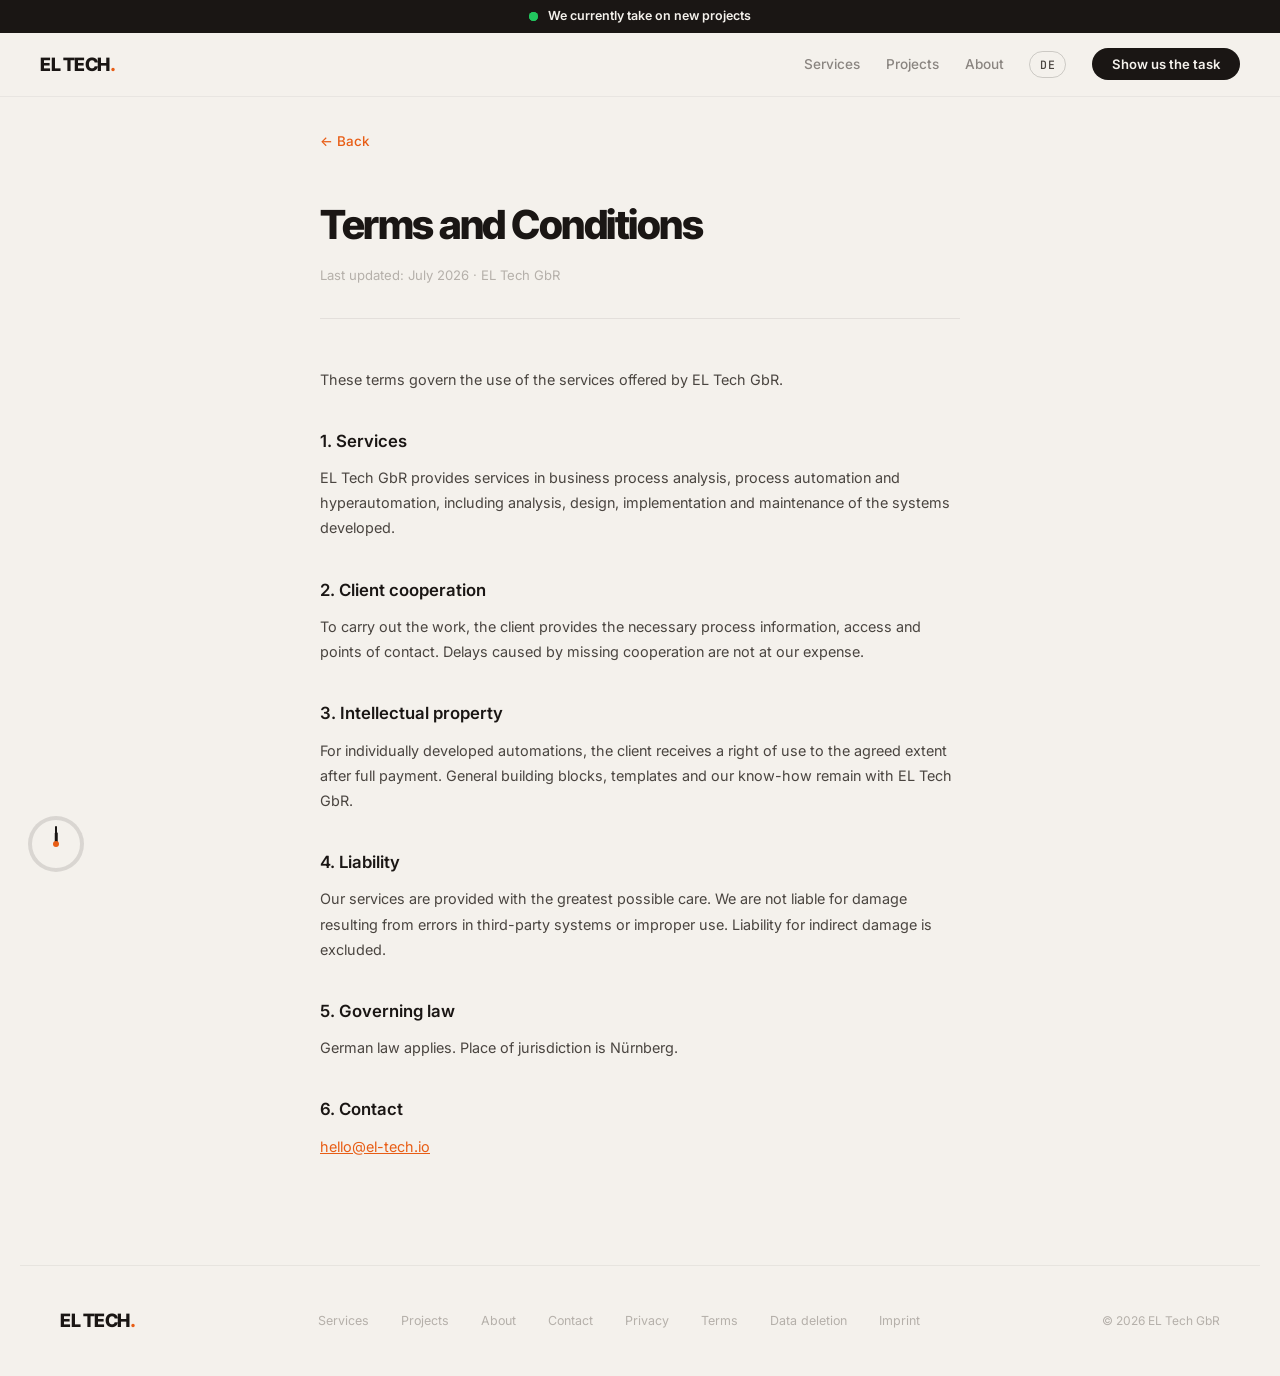
==== commit a52bb9b5: "Clean URLs (no .html), switch to hello@el-tech.io, new Web3Forms key - Rewrite all internal links, c" ====
--- a/agb.html
+++ b/agb.html
@@ -6,13 +6,13 @@
 <title>AGB · EL Tech</title>
 <meta name="description" content="Allgemeine Geschäftsbedingungen der EL Tech GbR.">
 <meta name="robots" content="index, follow, max-image-preview:large, max-snippet:-1">
-<link rel="canonical" href="https://el-tech.io/agb.html">
+<link rel="canonical" href="https://el-tech.io/agb">
 <meta name="theme-color" content="#f4f1ec">
 <link rel="icon" href="data:image/svg+xml,%3Csvg%20xmlns='http://www.w3.org/2000/svg'%20viewBox='0%200%2032%2032'%3E%3Crect%20width='32'%20height='32'%20rx='7'%20fill='%231a1614'/%3E%3Ctext%20x='13'%20y='21'%20font-family='Arial,sans-serif'%20font-size='13'%20font-weight='700'%20fill='%23f4f1ec'%20text-anchor='middle'%3EEL%3C/text%3E%3Ccircle%20cx='25'%20cy='22'%20r='2.4'%20fill='%23e85d15'/%3E%3C/svg%3E">
 <meta property="og:type" content="website">
 <meta property="og:site_name" content="EL Tech">
 <meta property="og:locale" content="de_DE">
-<meta property="og:url" content="https://el-tech.io/agb.html">
+<meta property="og:url" content="https://el-tech.io/agb">
 <meta property="og:title" content="AGB · EL Tech">
 <meta property="og:description" content="AGB der EL Tech GbR.">
 <meta property="og:image" content="https://el-tech.io/og.png">
@@ -33,11 +33,11 @@
 <nav id="nav">
   <a href="/" class="logo">EL TECH<span>.</span></a>
   <ul class="nav-links" id="navLinks">
-    <li><a data-i18n="nav.services" href="leistungen.html">Leistungen</a></li>
-    <li><a data-i18n="nav.work" href="projekte.html">Projekte</a></li>
-    <li><a data-i18n="nav.about" href="ueber-uns.html">Über uns</a></li>
+    <li><a data-i18n="nav.services" href="leistungen">Leistungen</a></li>
+    <li><a data-i18n="nav.work" href="projekte">Projekte</a></li>
+    <li><a data-i18n="nav.about" href="ueber-uns">Über uns</a></li>
     <li><button id="langToggle" class="lang-toggle" onclick="toggleLang()" aria-label="Switch language">EN</button></li>
-    <li><a data-i18n="nav.cta" href="kontakt.html" class="nav-cta">Aufgabe zeigen</a></li>
+    <li><a data-i18n="nav.cta" href="kontakt" class="nav-cta">Aufgabe zeigen</a></li>
   </ul>
   <button class="hamburger" onclick="toggleMenu()" aria-label="Menü"><span></span><span></span><span></span></button>
 </nav>
@@ -60,7 +60,7 @@
   <h2>5. Anwendbares Recht</h2>
   <p>Es gilt deutsches Recht. Gerichtsstand ist Nürnberg.</p>
   <h2>6. Kontakt</h2>
-  <p><a href="mailto:hallo@el-tech.io">hallo@el-tech.io</a></p>
+  <p><a href="mailto:hello@el-tech.io">hello@el-tech.io</a></p>
   </div>
   <div data-lang="en">
     <h1>Terms and Conditions</h1>
@@ -77,21 +77,21 @@
   <h2>5. Governing law</h2>
   <p>German law applies. Place of jurisdiction is Nürnberg.</p>
   <h2>6. Contact</h2>
-  <p><a href="mailto:hallo@el-tech.io">hallo@el-tech.io</a></p>
+  <p><a href="mailto:hello@el-tech.io">hello@el-tech.io</a></p>
   </div>
 </div>
 
 <footer>
   <a href="/" class="logo">EL TECH<span>.</span></a>
   <div class="footer-links">
-    <a href="leistungen.html" data-i18n="nav.services">Leistungen</a>
-    <a href="projekte.html" data-i18n="nav.work">Projekte</a>
-    <a href="ueber-uns.html" data-i18n="nav.about">Über uns</a>
-    <a href="kontakt.html" data-i18n="footer.contact">Kontakt</a>
-    <a href="datenschutz.html" data-i18n="footer.privacy">Datenschutz</a>
-    <a href="agb.html" data-i18n="footer.terms">AGB</a>
-    <a href="datenloeschung.html" data-i18n="footer.deletion">Datenlöschung</a>
-    <a href="impressum.html" data-i18n="footer.imprint">Impressum</a>
+    <a href="leistungen" data-i18n="nav.services">Leistungen</a>
+    <a href="projekte" data-i18n="nav.work">Projekte</a>
+    <a href="ueber-uns" data-i18n="nav.about">Über uns</a>
+    <a href="kontakt" data-i18n="footer.contact">Kontakt</a>
+    <a href="datenschutz" data-i18n="footer.privacy">Datenschutz</a>
+    <a href="agb" data-i18n="footer.terms">AGB</a>
+    <a href="datenloeschung" data-i18n="footer.deletion">Datenlöschung</a>
+    <a href="impressum" data-i18n="footer.imprint">Impressum</a>
   </div>
   <div class="footer-copy">© 2026 EL Tech GbR</div>
 </footer>
